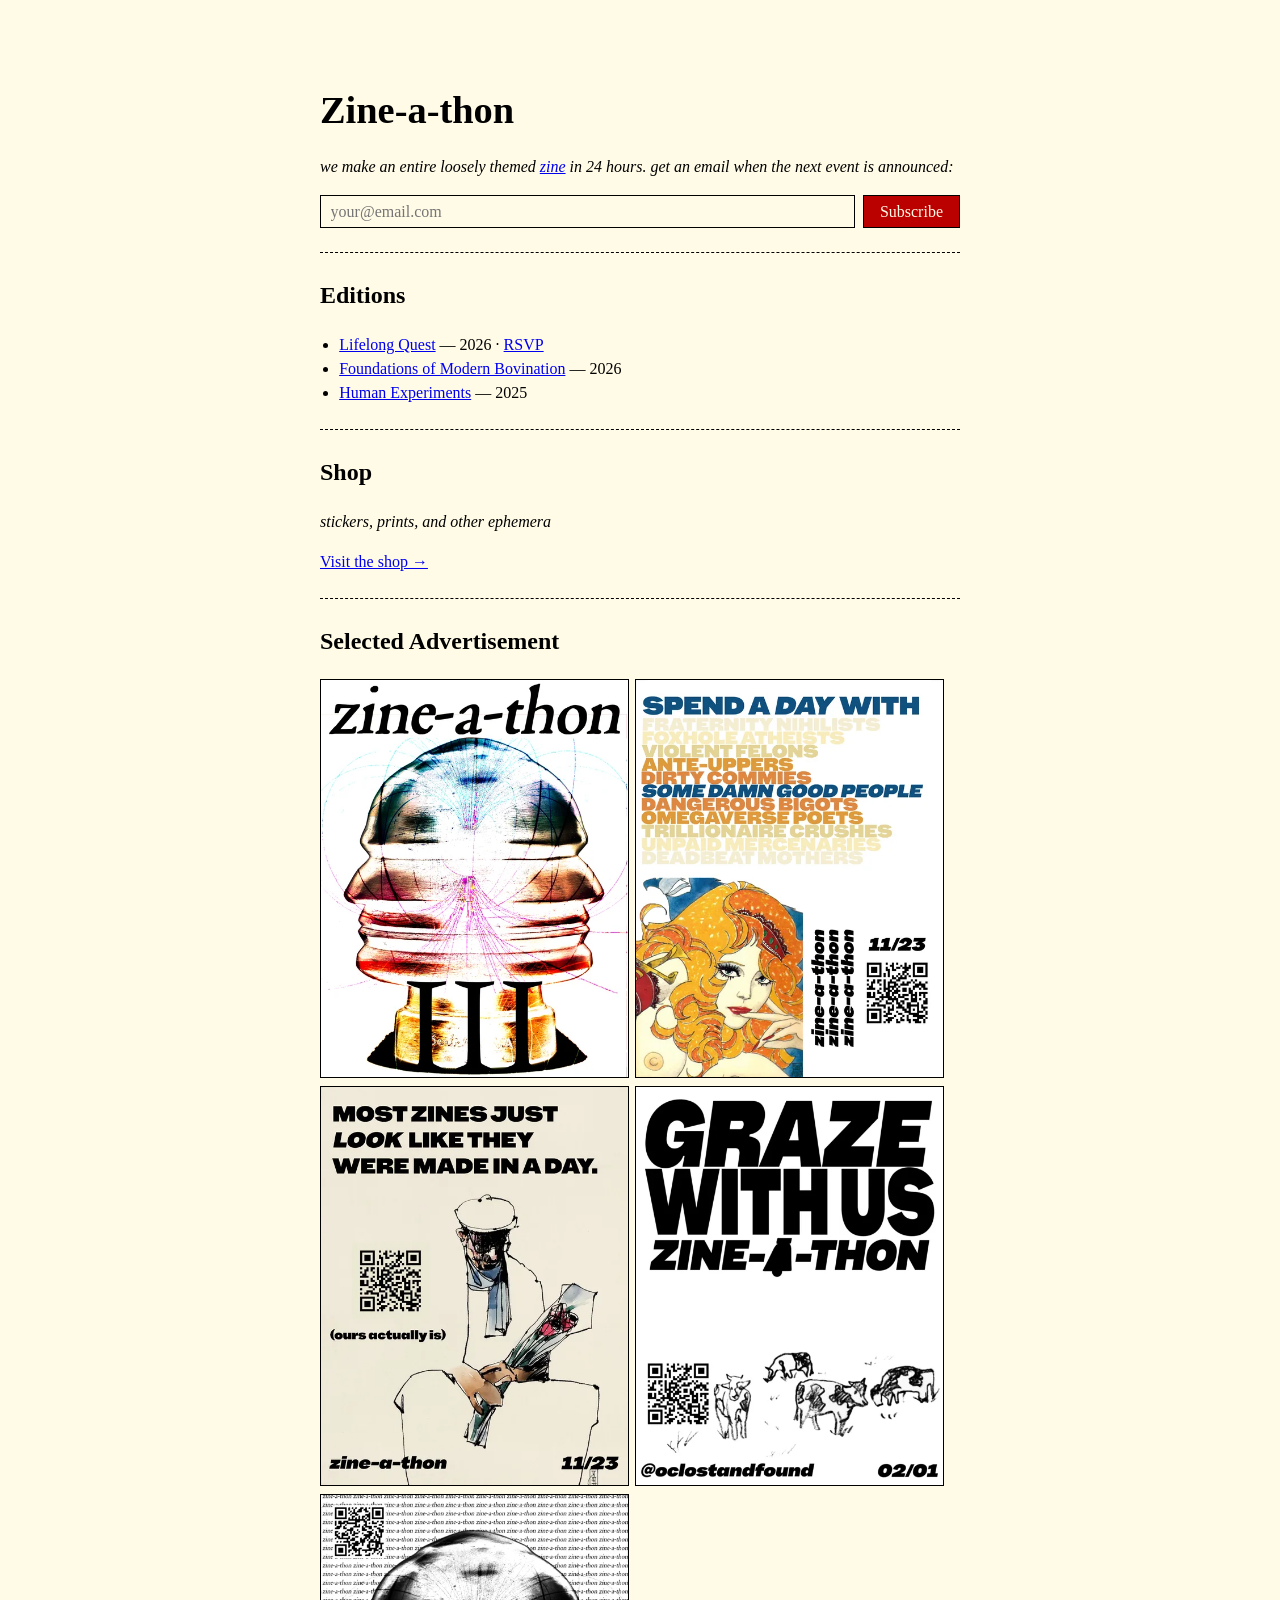
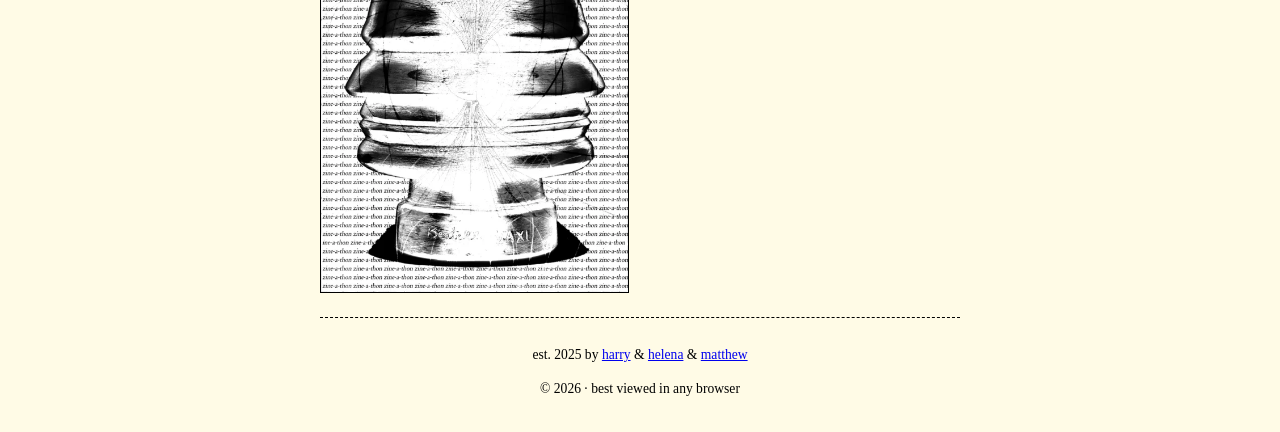
==== index.html @ 3eef8c0a "zineathon 3: add Lifelong Quest zine Co-Authored-By: Claude Opus 4.8 (1M context) <noreply@anthropic" ====
<!DOCTYPE html>
<html>
<head>
<meta charset="utf-8">
<title>Zine-a-thon</title>
<meta name="viewport" content="width=device-width, initial-scale=1">
<meta property="og:title" content="Zine-a-thon">
<meta property="og:description" content="we make an entire loosely themed zine in 24 hours">
<meta property="og:url" content="https://zineathon.com/">
<meta name="theme-color" content="#b00000">
<style>
  body {
    background: #fffbe6;
    color: #000;
    font-family: "Times New Roman", Times, serif;
    max-width: 640px;
    margin: 2em auto;
    padding: 0 1em;
    line-height: 1.5;
  }
  h1 { font-size: 2.4em; margin-bottom: 0; }
  hr { border: 0; border-top: 1px dashed #000; margin: 1.5em 0; }
  a { color: #0000ee; }
  a:visited { color: #551a8b; }
  .marquee {
    color: #b00;
    font-weight: bold;
    overflow: hidden;
    white-space: nowrap;
    width: 100%;
    will-change: transform;
  }
  .marquee span {
    display: inline-block;
    padding-left: 100%;
    animation: scroll 18s linear infinite;
  }
  @keyframes scroll {
    from { transform: translate3d(0,0,0); }
    to   { transform: translate3d(-100%,0,0); }
  }
  ul { padding-left: 1.2em; }
  .posters { display: flex; flex-wrap: wrap; gap: 8px; margin-top: 1em; }
  .posters a { width: 48%; line-height: 0; }
  .posters img { width: 100%; border: 1px solid #000; }
  footer { margin-top: 2em; font-size: 0.85em; text-align: center; }
  .signup { margin: 1em 0; }
  .signup form { display: flex; gap: 0.5em; flex-wrap: wrap; }
  .signup input[type="email"] {
    flex: 1 1 200px;
    font-family: inherit;
    font-size: 1em;
    padding: 0.4em 0.6em;
    border: 1px solid #000;
    background: #fffbe6;
  }
  .signup button {
    font-family: inherit;
    font-size: 1em;
    padding: 0.4em 1em;
    border: 1px solid #000;
    background: #b00;
    color: #fffbe6;
    cursor: pointer;
  }
  .signup button:hover { background: #000; }
</style>
</head>
<body>

<div class="marquee"><span>~ * ~ welcome to zine-a-thon dot com ~ * ~</span></div>

<h1>Zine-a-thon</h1>
<p><em>we make an entire loosely themed <a href="https://en.wikipedia.org/wiki/Zine" target="_blank" rel="noopener noreferrer">zine</a> in 24 hours. get an email when the next event is announced:</em></p>
<div class="signup">
  <form id="signup-form"
        action="https://assets.mailerlite.com/jsonp/2315073/forms/186522554789267082/subscribe"
        method="post"
        target="signup-sink"
        onsubmit="setTimeout(function(){document.getElementById('signup-form').style.display='none';document.getElementById('signup-thanks').style.display='block';},150);">
    <input type="email" name="fields[email]" placeholder="your@email.com" required autocomplete="email">
    <input type="hidden" name="ml-submit" value="1">
    <input type="hidden" name="anticsrf" value="true">
    <button type="submit">Subscribe</button>
  </form>
  <p id="signup-thanks" style="display:none;"><em>thanks &mdash; you're on the list.</em></p>
  <iframe name="signup-sink" style="display:none;" aria-hidden="true"></iframe>
</div>

<hr>

<h2>Editions</h2>
<ul>
  <li><a href="zineathon3/">Lifelong Quest</a> &mdash; 2026 &middot; <a href="https://partiful.com/e/z4yytlL8EmvK1TeBGzre" target="_blank" rel="noopener noreferrer">RSVP</a></li>
  <li><a href="bovination/">Foundations of Modern Bovination</a> &mdash; 2026</li>
  <li><a href="humanexperiments/">Human Experiments</a> &mdash; 2025</li>
</ul>

<hr>

<h2>Shop</h2>
<p><em>stickers, prints, and other ephemera</em></p>
<p><a href="shop/">Visit the shop &rarr;</a></p>

<hr>

<h2>Selected Advertisement</h2>
<div class="posters">
  <a href="zine/zineathon3-poster.png" target="_blank" rel="noopener noreferrer"><img src="zine/thumbs/zineathon3-poster.webp" alt="Zine-a-thon III poster"></a>
  <a href="zine/spendadaywith.png" target="_blank" rel="noopener noreferrer"><img src="zine/thumbs/spendadaywith.webp" alt="Spend a Day With"></a>
  <a href="zine/inaday.png" target="_blank" rel="noopener noreferrer"><img src="zine/thumbs/inaday.webp" alt="In a Day"></a>
  <a href="zine/grazewithus.png" target="_blank" rel="noopener noreferrer"><img src="zine/thumbs/grazewithus.webp" alt="Graze With Us"></a>
  <a href="zine/9fs-poster01.png" target="_blank" rel="noopener noreferrer"><img src="zine/thumbs/9fs-poster01.webp" alt="Zine-a-thon poster"></a>
</div>

<hr>

<footer>
  <p>est. 2025 by <a href="https://harrywaterman.com" target="_blank" rel="noopener noreferrer">harry</a> &amp; <a href="https://helenatran.com" target="_blank" rel="noopener noreferrer">helena</a> &amp; <a href="https://matthew-tran.cargo.site/" target="_blank" rel="noopener noreferrer">matthew</a></p>
  <p>&copy; 2026 &middot; best viewed in any browser</p>
</footer>

</body>
</html>
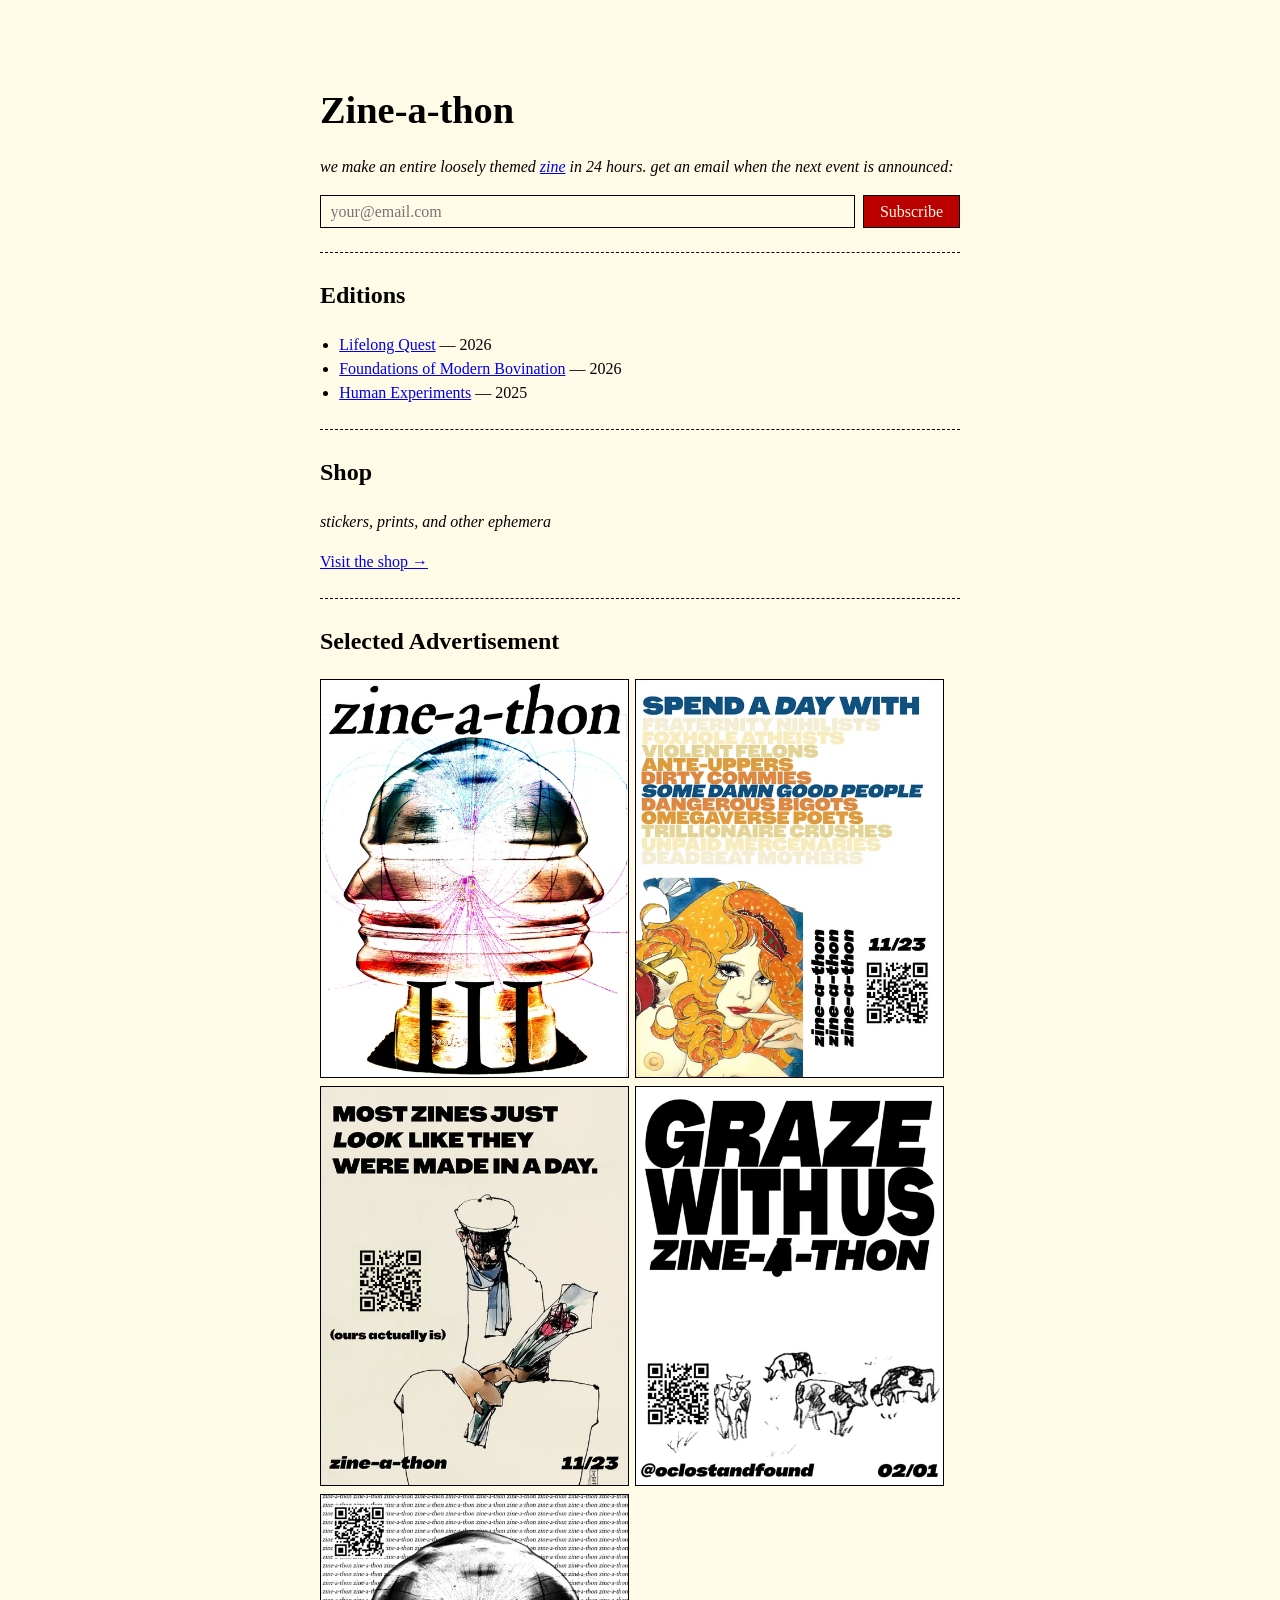
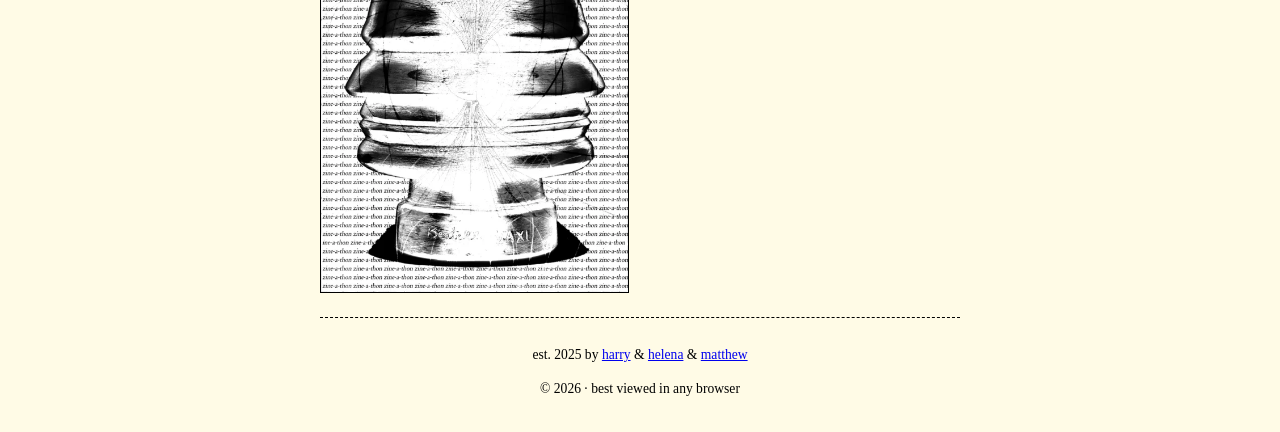
==== commit 4b8d8a09: "remove RSVP links Co-Authored-By: Claude Opus 4.8 (1M context) <noreply@anthropic.com>" ====
--- a/index.html
+++ b/index.html
@@ -91,7 +91,7 @@
 
 <h2>Editions</h2>
 <ul>
-  <li><a href="zineathon3/">Lifelong Quest</a> &mdash; 2026 &middot; <a href="https://partiful.com/e/z4yytlL8EmvK1TeBGzre" target="_blank" rel="noopener noreferrer">RSVP</a></li>
+  <li><a href="zineathon3/">Lifelong Quest</a> &mdash; 2026</li>
   <li><a href="bovination/">Foundations of Modern Bovination</a> &mdash; 2026</li>
   <li><a href="humanexperiments/">Human Experiments</a> &mdash; 2025</li>
 </ul>
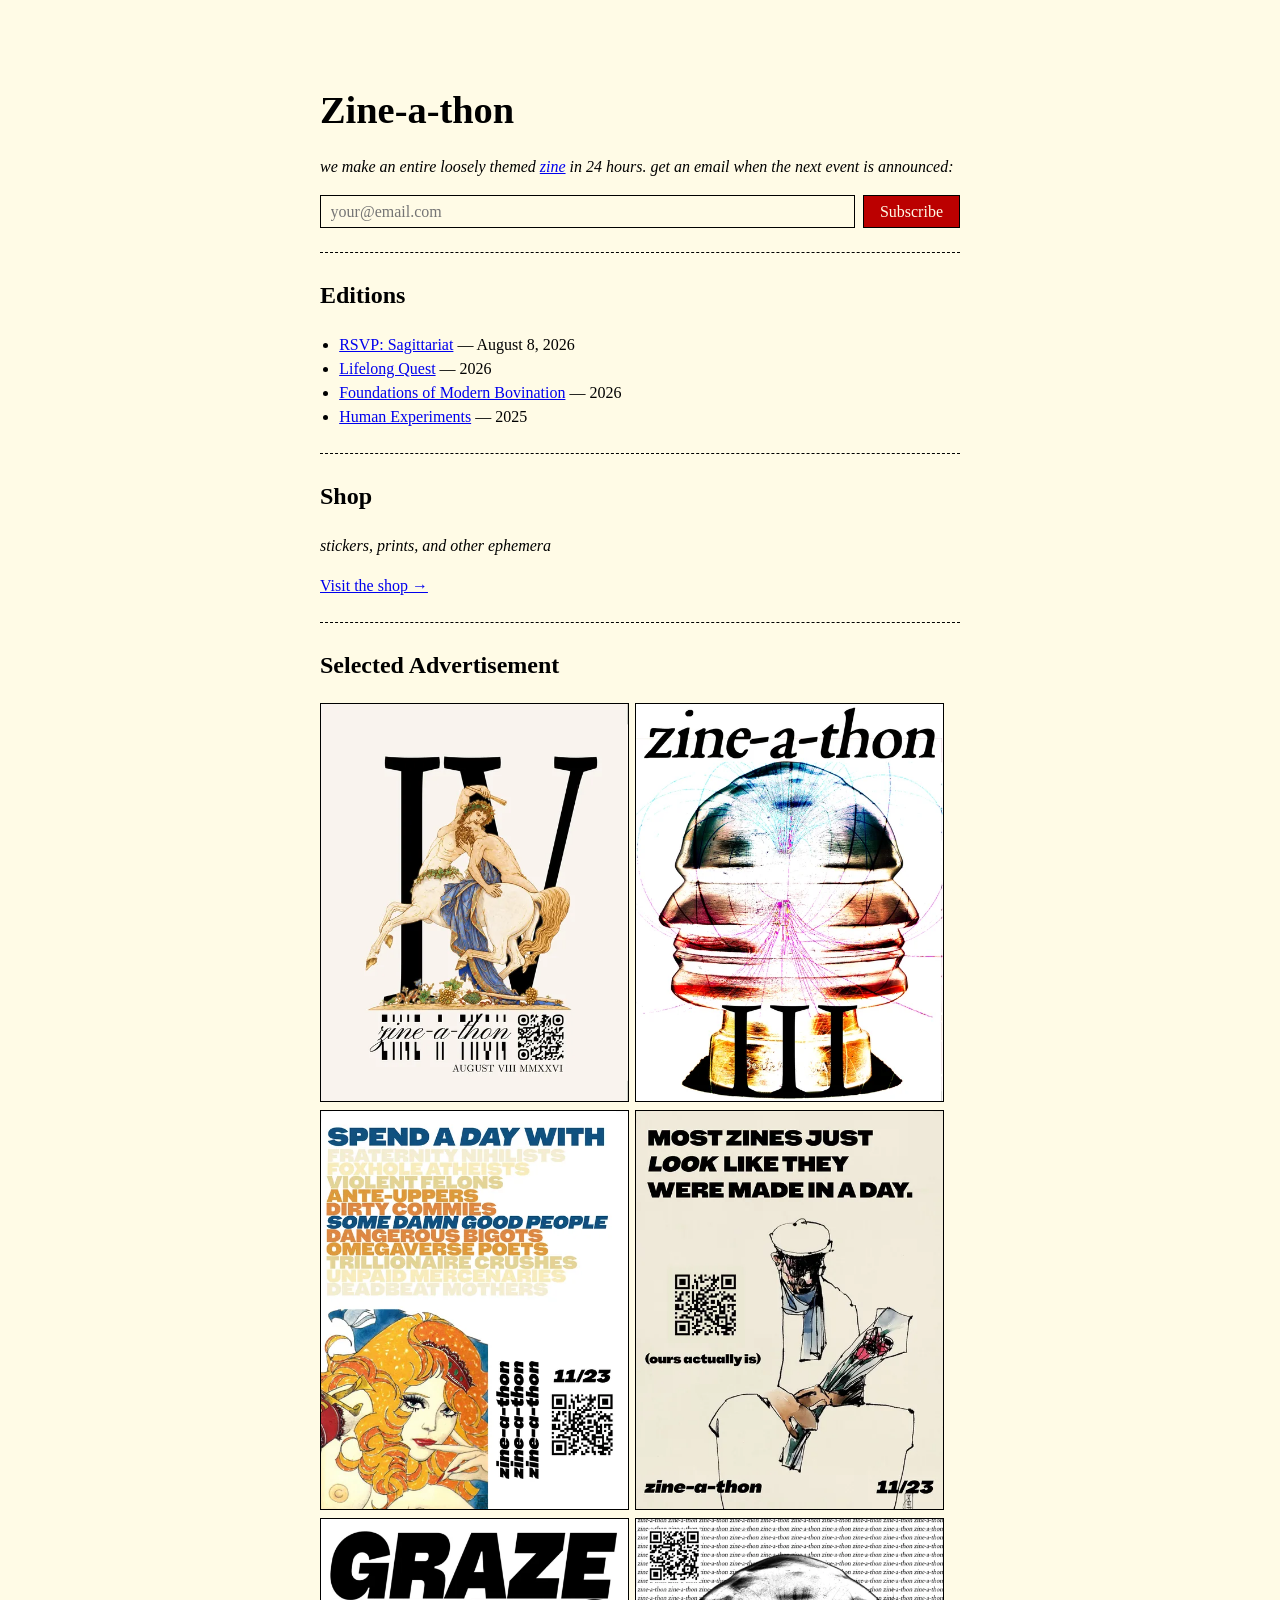
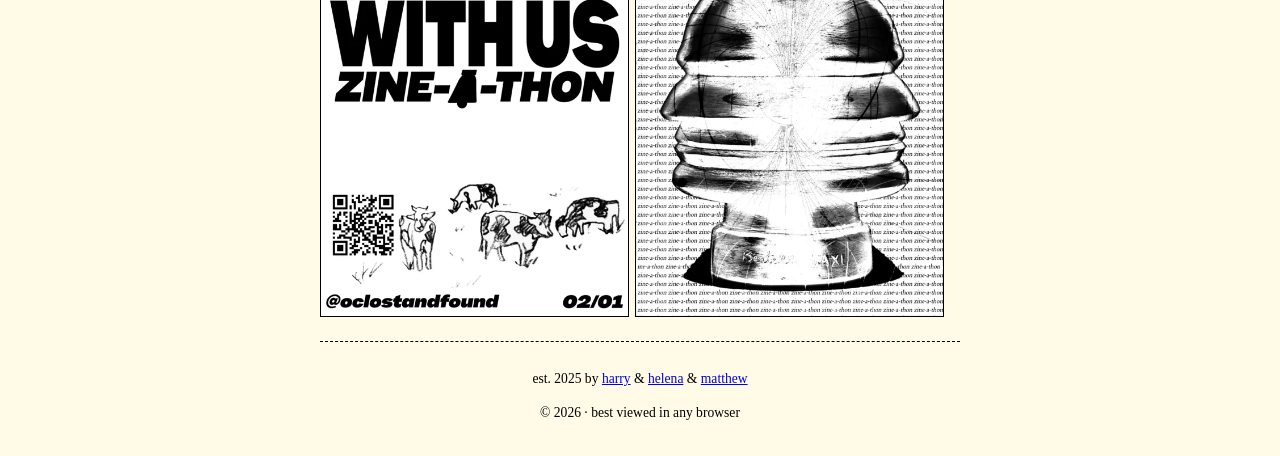
==== commit 8350d77d: "Add Sagittariat poster and RSVP link to homepage - Add the Zine-a-thon IV (Sagittariat) poster and t" ====
--- a/index.html
+++ b/index.html
@@ -91,7 +91,8 @@
 
 <h2>Editions</h2>
 <ul>
-  <li><a href="zineathon3/">Lifelong Quest</a> &mdash; 2026</li>
+  <li><a href="rsvp4/">RSVP: Sagittariat</a> &mdash; August 8, 2026</li>
+  <li><a href="lifelongquest/">Lifelong Quest</a> &mdash; 2026</li>
   <li><a href="bovination/">Foundations of Modern Bovination</a> &mdash; 2026</li>
   <li><a href="humanexperiments/">Human Experiments</a> &mdash; 2025</li>
 </ul>
@@ -106,6 +107,7 @@
 
 <h2>Selected Advertisement</h2>
 <div class="posters">
+  <a href="zine/sagittariat.png" target="_blank" rel="noopener noreferrer"><img src="zine/thumbs/sagittariat.webp" alt="Zine-a-thon IV &mdash; Sagittariat"></a>
   <a href="zine/zineathon3-poster.png" target="_blank" rel="noopener noreferrer"><img src="zine/thumbs/zineathon3-poster.webp" alt="Zine-a-thon III poster"></a>
   <a href="zine/spendadaywith.png" target="_blank" rel="noopener noreferrer"><img src="zine/thumbs/spendadaywith.webp" alt="Spend a Day With"></a>
   <a href="zine/inaday.png" target="_blank" rel="noopener noreferrer"><img src="zine/thumbs/inaday.webp" alt="In a Day"></a>
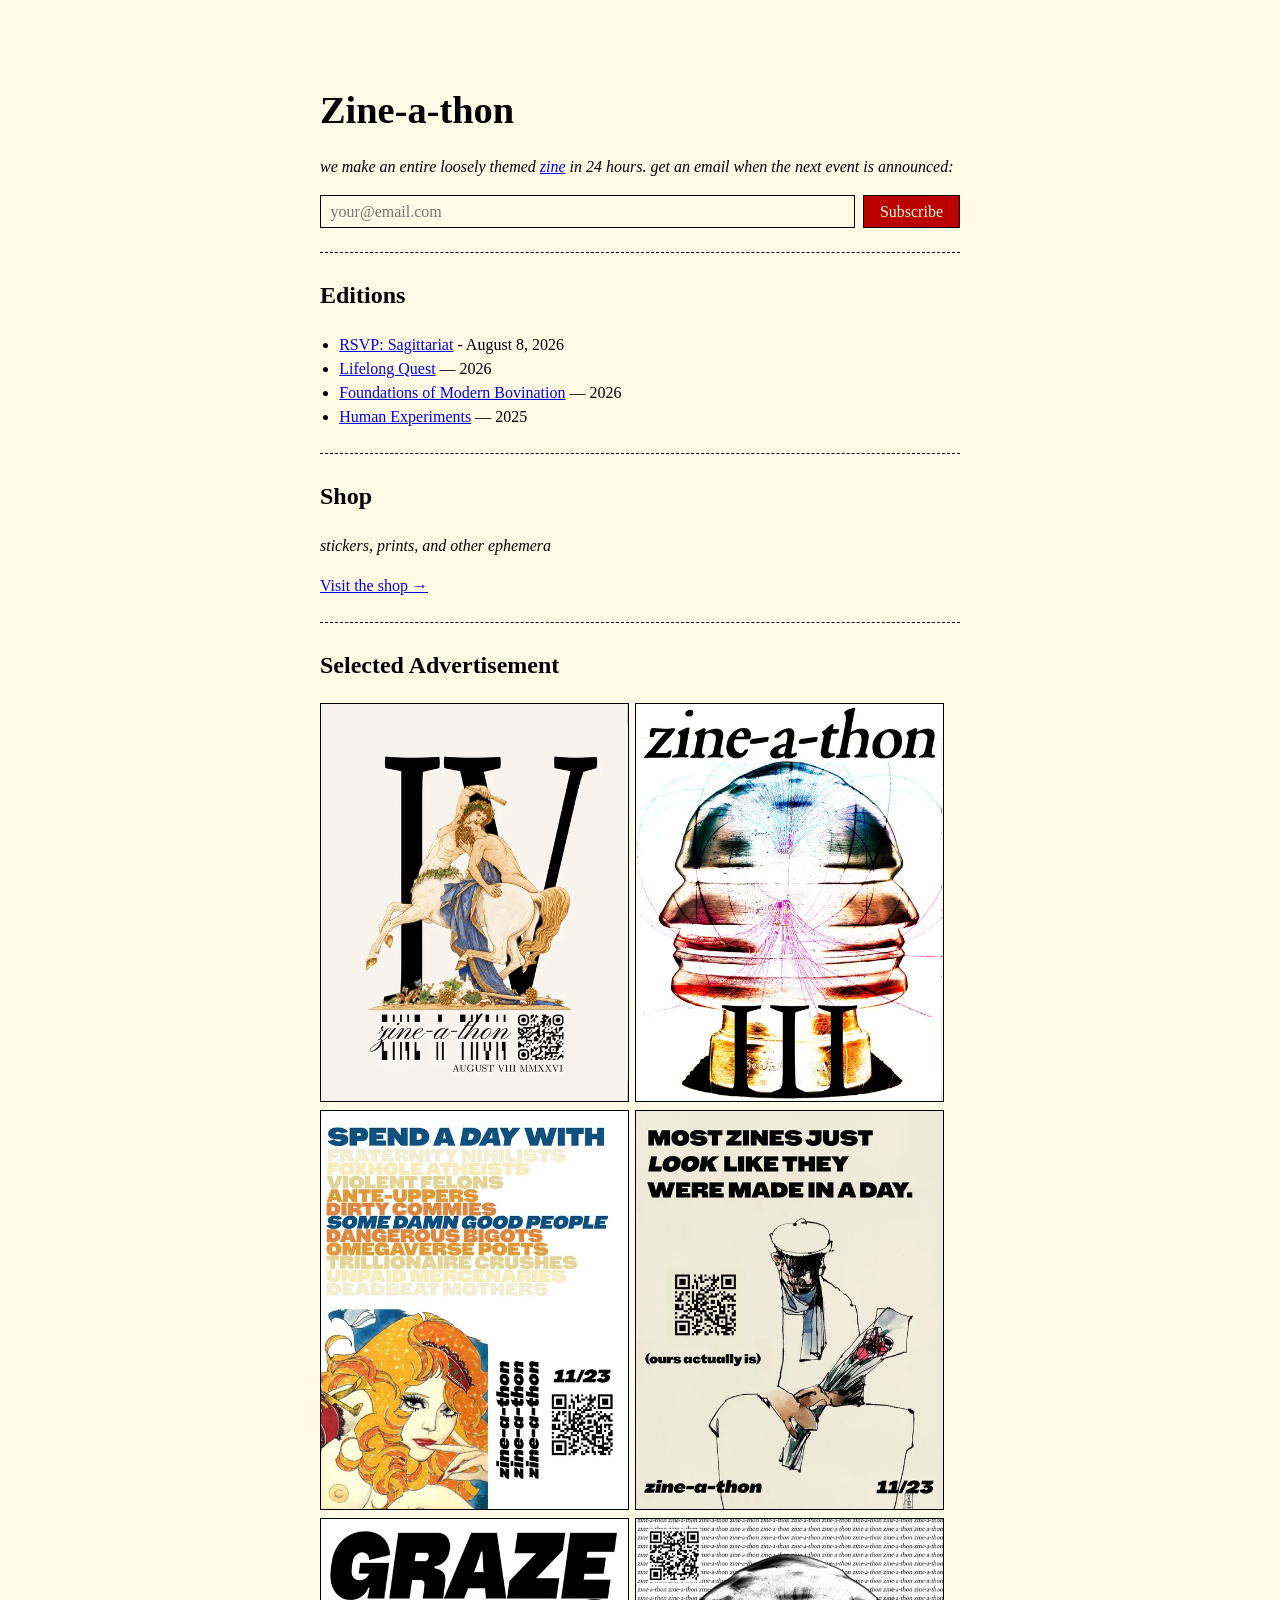
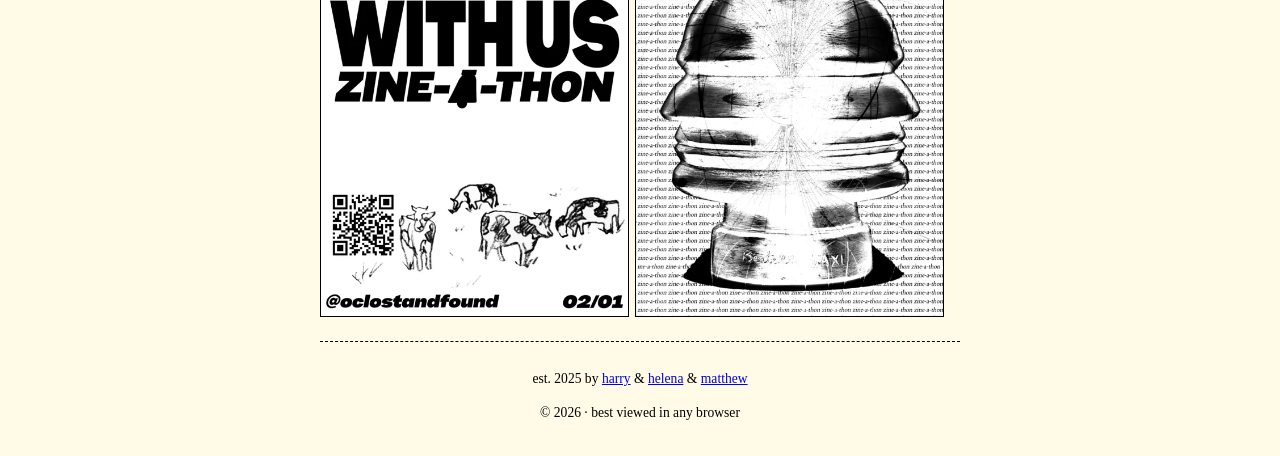
==== commit 234366b5: "Use a plain hyphen in the RSVP: Sagittariat listing Co-Authored-By: Claude Opus 5 <noreply@anthropic" ====
--- a/index.html
+++ b/index.html
@@ -91,7 +91,7 @@
 
 <h2>Editions</h2>
 <ul>
-  <li><a href="rsvp4/">RSVP: Sagittariat</a> &mdash; August 8, 2026</li>
+  <li><a href="rsvp4/">RSVP: Sagittariat</a> - August 8, 2026</li>
   <li><a href="lifelongquest/">Lifelong Quest</a> &mdash; 2026</li>
   <li><a href="bovination/">Foundations of Modern Bovination</a> &mdash; 2026</li>
   <li><a href="humanexperiments/">Human Experiments</a> &mdash; 2025</li>
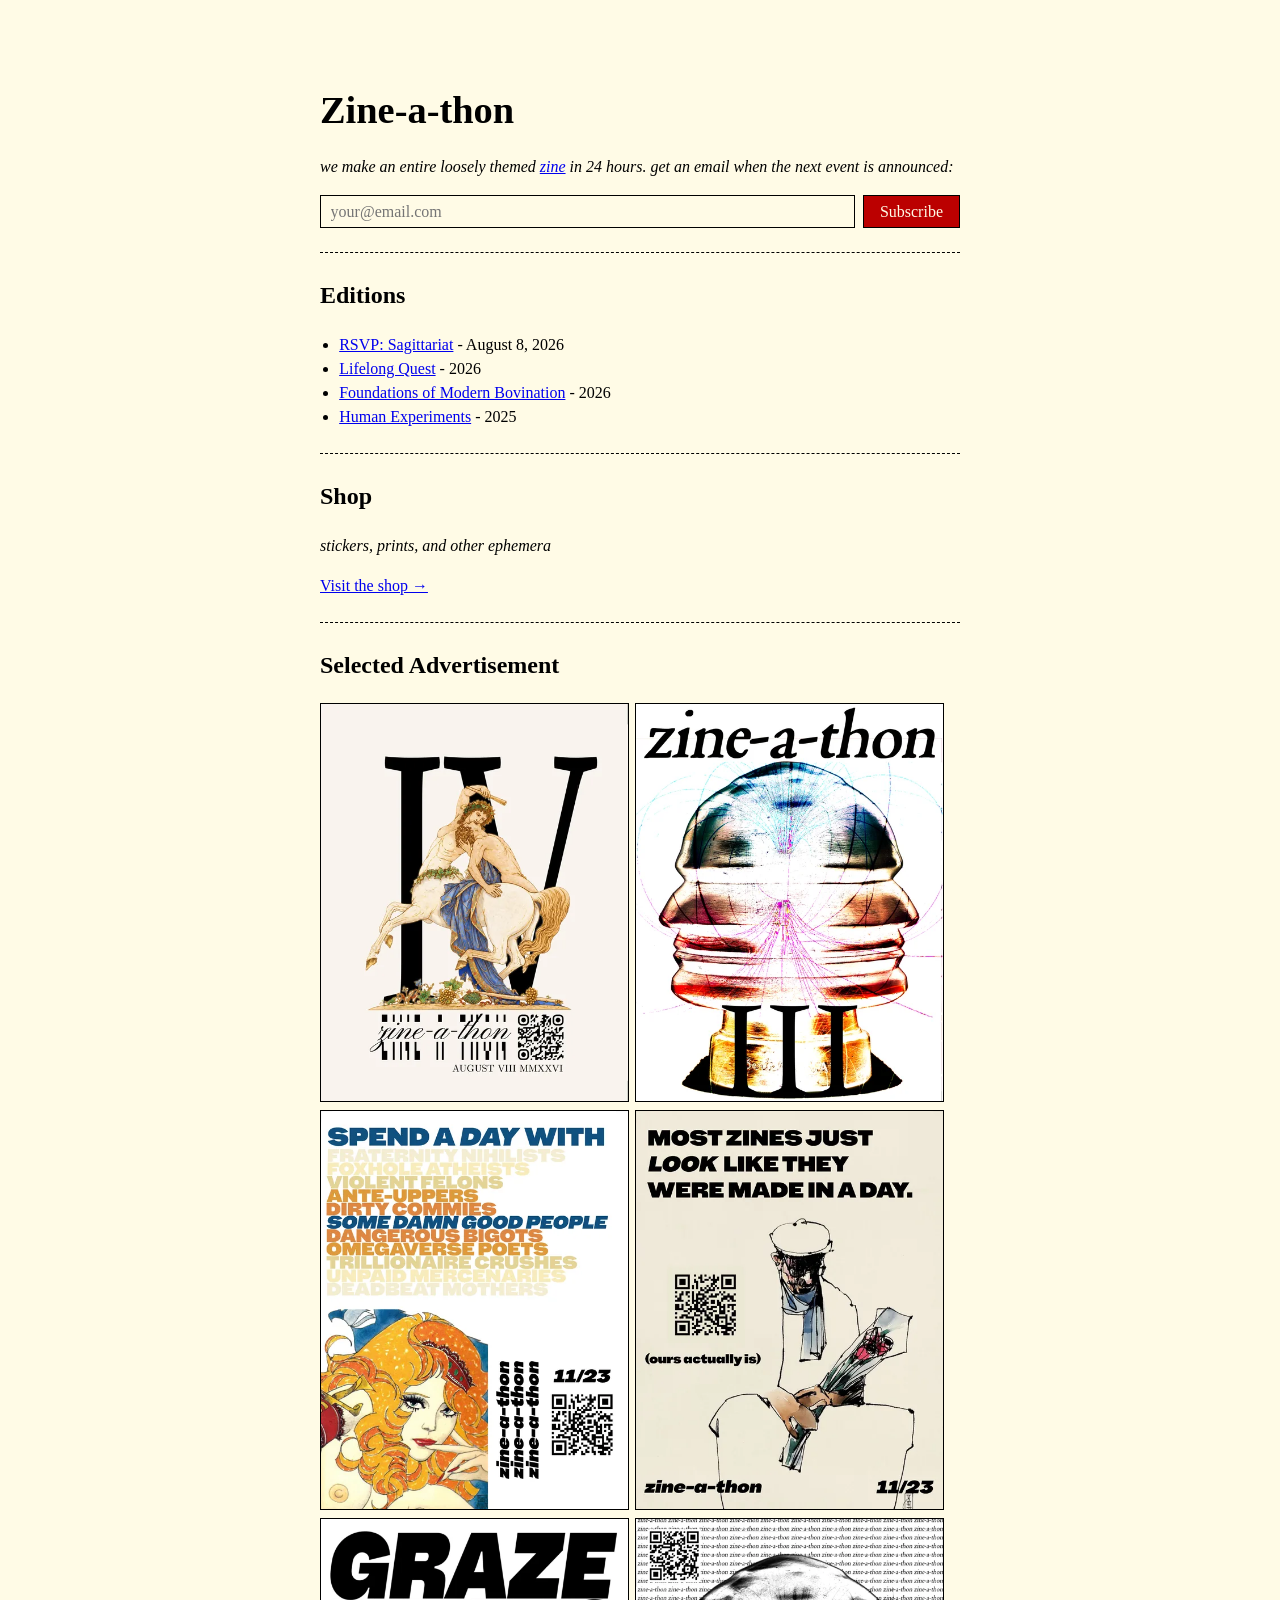
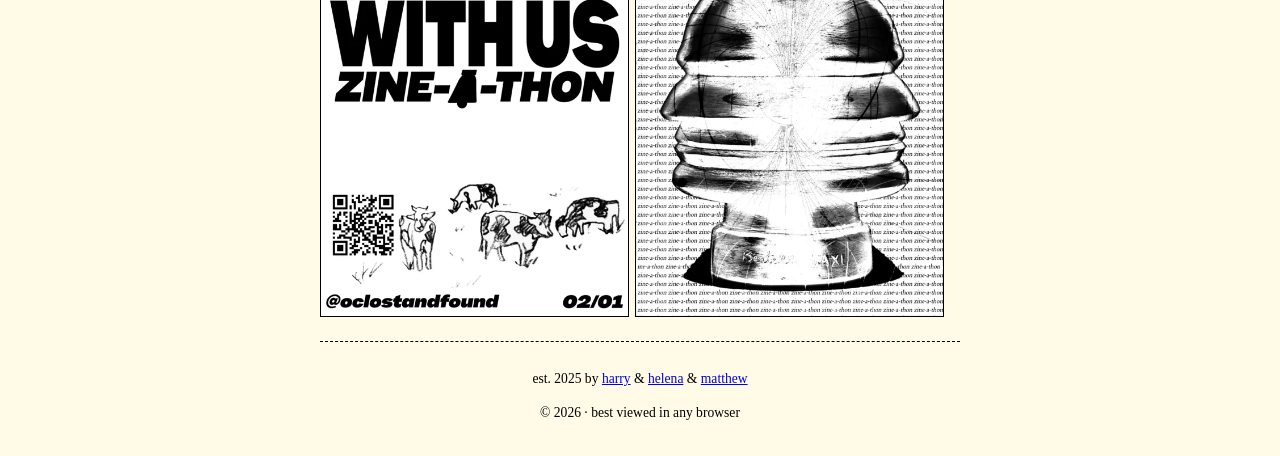
==== commit e0b01619: "Use plain hyphens in the editions list Co-Authored-By: Claude Opus 5 <noreply@anthropic.com> Claude-" ====
--- a/index.html
+++ b/index.html
@@ -92,9 +92,9 @@
 <h2>Editions</h2>
 <ul>
   <li><a href="rsvp4/">RSVP: Sagittariat</a> - August 8, 2026</li>
-  <li><a href="lifelongquest/">Lifelong Quest</a> &mdash; 2026</li>
-  <li><a href="bovination/">Foundations of Modern Bovination</a> &mdash; 2026</li>
-  <li><a href="humanexperiments/">Human Experiments</a> &mdash; 2025</li>
+  <li><a href="lifelongquest/">Lifelong Quest</a> - 2026</li>
+  <li><a href="bovination/">Foundations of Modern Bovination</a> - 2026</li>
+  <li><a href="humanexperiments/">Human Experiments</a> - 2025</li>
 </ul>
 
 <hr>
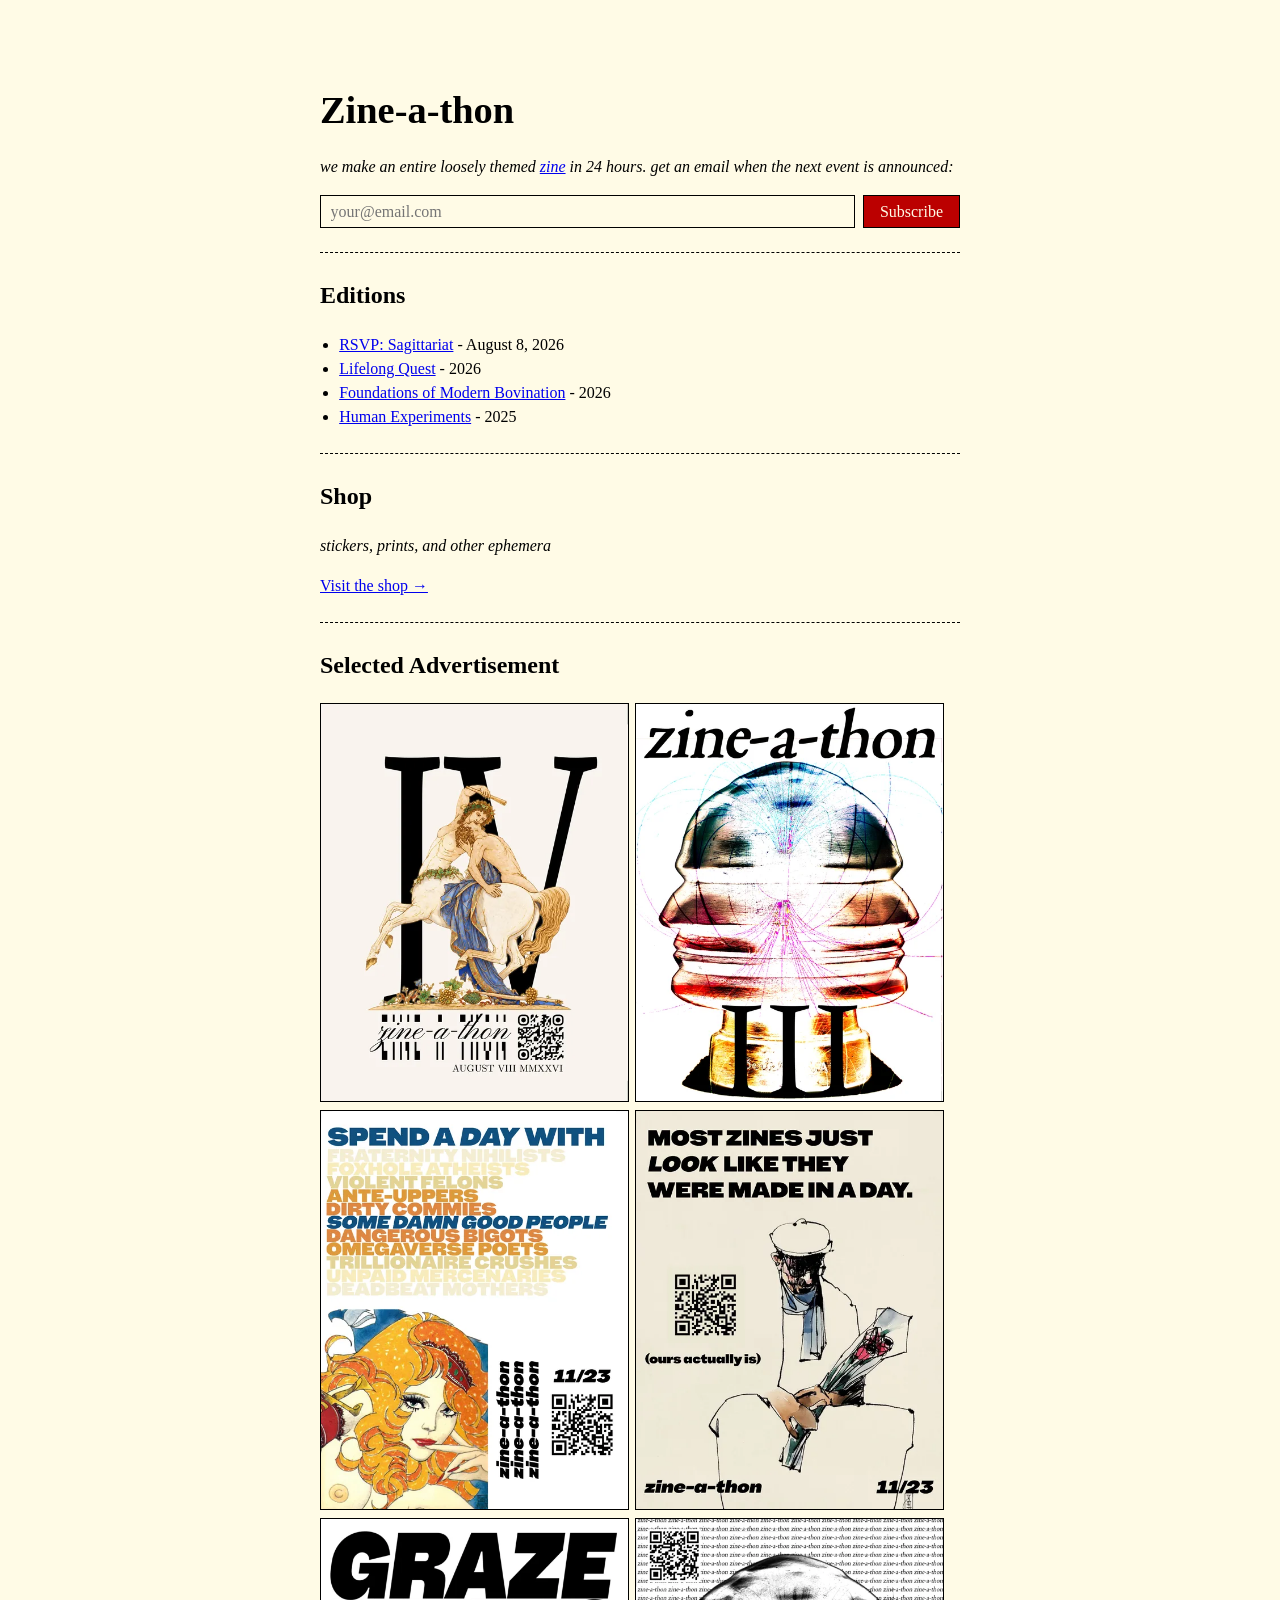
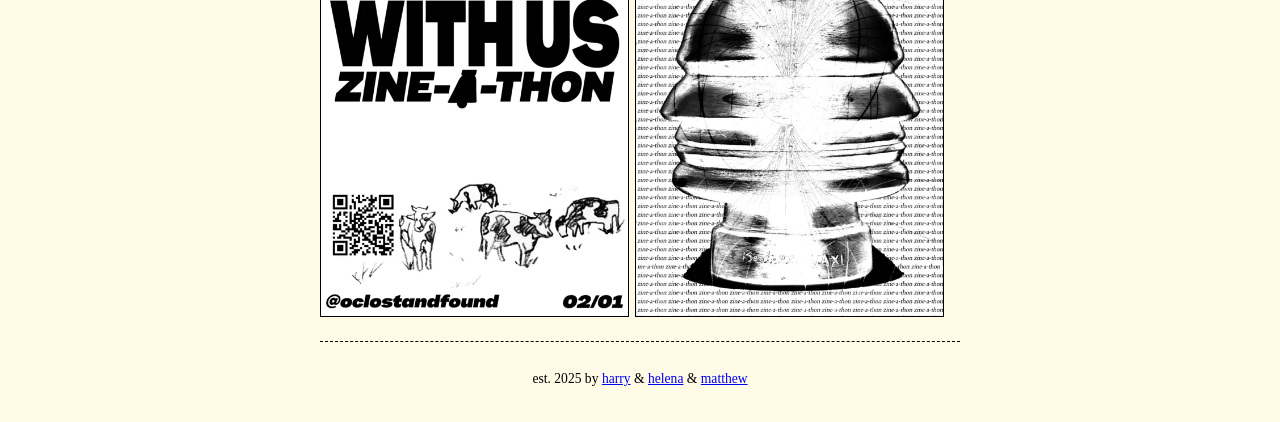
==== commit b4022179: "Plain hyphen in poster alt text; drop copyright line from footer Co-Authored-By: Claude Opus 5 <nore" ====
--- a/index.html
+++ b/index.html
@@ -107,7 +107,7 @@
 
 <h2>Selected Advertisement</h2>
 <div class="posters">
-  <a href="zine/sagittariat.png" target="_blank" rel="noopener noreferrer"><img src="zine/thumbs/sagittariat.webp" alt="Zine-a-thon IV &mdash; Sagittariat"></a>
+  <a href="zine/sagittariat.png" target="_blank" rel="noopener noreferrer"><img src="zine/thumbs/sagittariat.webp" alt="Zine-a-thon IV - Sagittariat"></a>
   <a href="zine/zineathon3-poster.png" target="_blank" rel="noopener noreferrer"><img src="zine/thumbs/zineathon3-poster.webp" alt="Zine-a-thon III poster"></a>
   <a href="zine/spendadaywith.png" target="_blank" rel="noopener noreferrer"><img src="zine/thumbs/spendadaywith.webp" alt="Spend a Day With"></a>
   <a href="zine/inaday.png" target="_blank" rel="noopener noreferrer"><img src="zine/thumbs/inaday.webp" alt="In a Day"></a>
@@ -118,9 +118,7 @@
 <hr>
 
 <footer>
-  <p>est. 2025 by <a href="https://harrywaterman.com" target="_blank" rel="noopener noreferrer">harry</a> &amp; <a href="https://helenatran.com" target="_blank" rel="noopener noreferrer">helena</a> &amp; <a href="https://matthew-tran.cargo.site/" target="_blank" rel="noopener noreferrer">matthew</a></p>
-  <p>&copy; 2026 &middot; best viewed in any browser</p>
-</footer>
+  <p>est. 2025 by <a href="https://harrywaterman.com" target="_blank" rel="noopener noreferrer">harry</a> &amp; <a href="https://helenatran.com" target="_blank" rel="noopener noreferrer">helena</a> &amp; <a href="https://matthew-tran.cargo.site/" target="_blank" rel="noopener noreferrer">matthew</a></p></footer>
 
 </body>
 </html>
